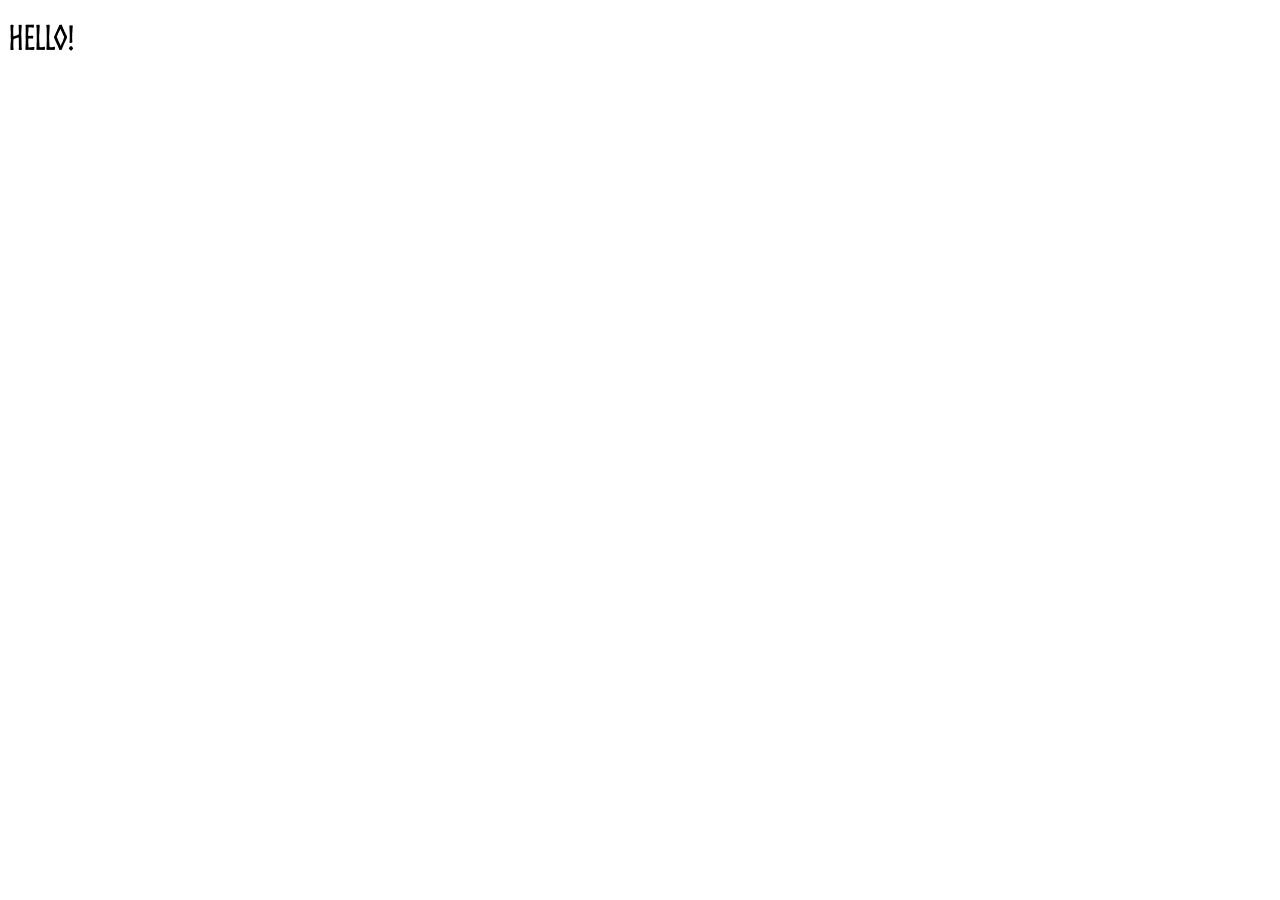
==== form project/index.html @ f921c02b "setting up the form excersice" ====
<!doctype html>
<html lang="en">
  <head>
    <meta charset="UTF-8" />
    <meta name="viewport" content="width=device-width, initial-scale=1.0" />
    <link rel="stylesheet" href="style.css" />
    <title>Document</title>
  </head>
  <body>
    <h1>Hello!</h1>
  </body>
</html>

<!--Photo by <a href="https://unsplash.com/@haliewestphoto?utm_source=unsplash&utm_medium=referral&utm_content=creditCopyText">Halie West</a> on <a href="https://unsplash.com/photos/green-leaf-plant-in-close-up-photography-25xggax4bSA?utm_source=unsplash&utm_medium=referral&utm_content=creditCopyText">Unsplash</a>
      -->
---- form project/style.css ----
@font-face {
  font-family: Norsebold;
  src: url("./fonts/Norsebold.otf") format("opentype");
}
@font-face {
  font-family: Norse;
  src: url("./fonts/Norse.otf") format("opentype");
}

* {
  font-family: "Norse";
}
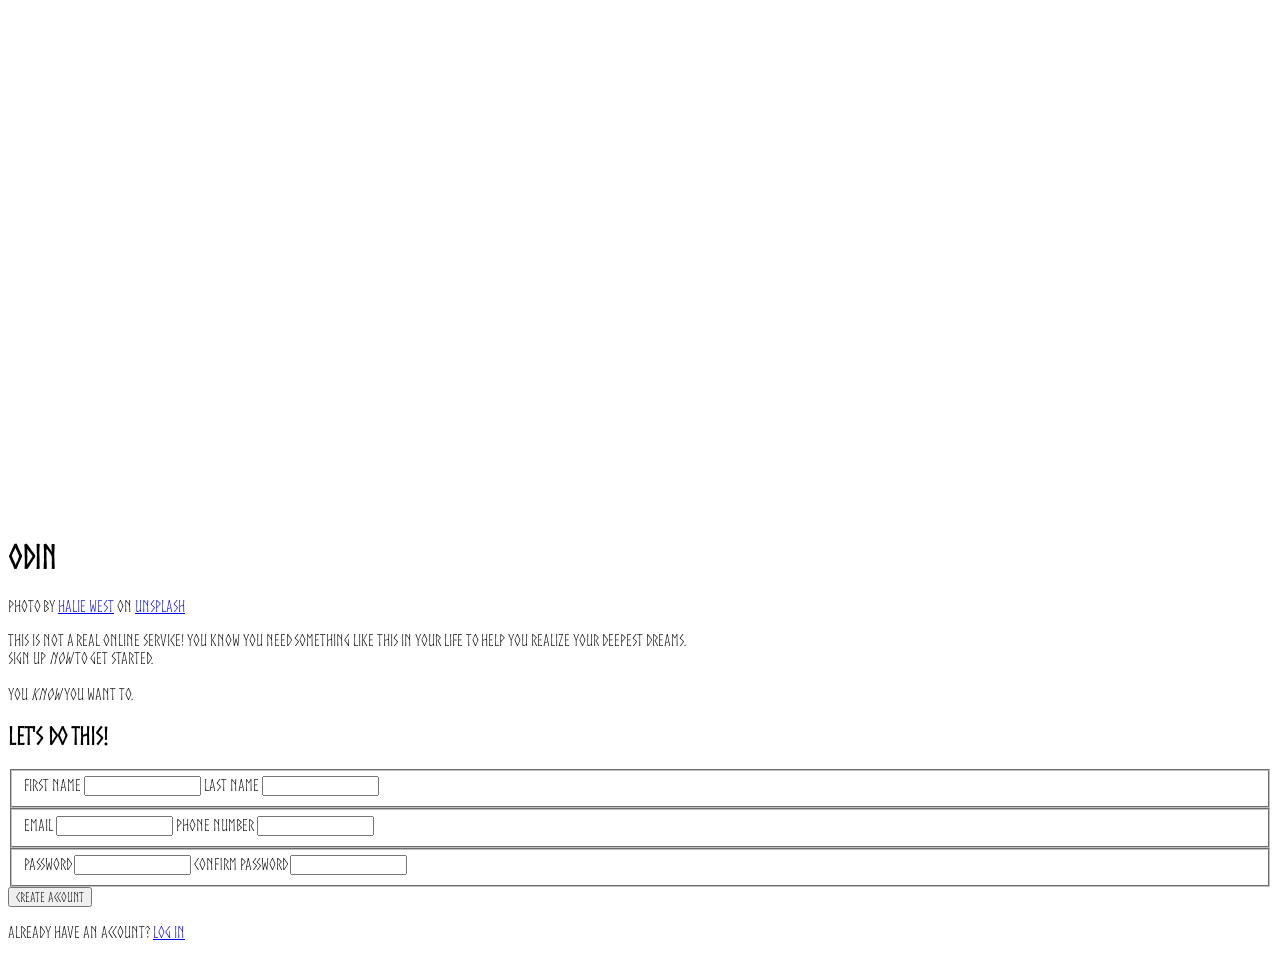
==== commit f3135e5a: "html structure" ====
--- a/form project/index.html
+++ b/form project/index.html
@@ -4,12 +4,69 @@
     <meta charset="UTF-8" />
     <meta name="viewport" content="width=device-width, initial-scale=1.0" />
     <link rel="stylesheet" href="style.css" />
-    <title>Document</title>
+    <title>Form</title>
   </head>
   <body>
-    <h1>Hello!</h1>
+    <div id="left">
+      <div id="logo-banner">
+        <img src="odin-lined.png" alt="The Odin Project logo" />
+        <h1>ODIN</h1>
+      </div>
+      <p id="photo-credit">
+        Photo by
+        <a
+          href="https://unsplash.com/@haliewestphoto?utm_source=unsplash&utm_medium=referral&utm_content=creditCopyText"
+          >Halie West</a
+        >
+        on
+        <a
+          href="https://unsplash.com/photos/green-leaf-plant-in-close-up-photography-25xggax4bSA?utm_source=unsplash&utm_medium=referral&utm_content=creditCopyText"
+          >Unsplash</a
+        >
+      </p>
+    </div>
+    <div id="right">
+      <p id="intro">
+        This is not a real online service! You know you need something like this
+        in your life to help you realize your deepest dreams. <br />
+        Sign up <em>now</em> to get started. <br />
+        <br />
+        You <em>know</em> you want to.
+      </p>
+      <div id="form-section">
+        <h2>Let's do this!</h2>
+        <form action="" method="post">
+          <fieldset>
+            <label for="first_name">First name</label>
+            <input type="text" id="first_name" name="first_name" />
+            <label for="last_name">Last name</label>
+            <input type="text" id="last_name" name="last_name" />
+          </fieldset>
+          <fieldset>
+            <label for="user_email">Email</label>
+            <input type="email" id="user_email" name="user_email" />
+            <label for="user_phonenumber">Phone number</label>
+            <input type="text" id="user_phonenumber" name="user_phonenumber" />
+          </fieldset>
+          <fieldset>
+            <label for="user_password">Password</label>
+            <input type="password" id="user_password" name="user_password" />
+            <label for="user_password_again">Confirm Password</label>
+            <input
+              type="password"
+              id="user_password_again"
+              name="user_password_again"
+            />
+          </fieldset>
+          <button type="submit">Create account</button>
+        </form>
+      </div>
+      <p id="account-already">
+        Already have an account? <a href="#">Log in</a>
+      </p>
+    </div>
   </body>
 </html>
 
-<!--Photo by <a href="https://unsplash.com/@haliewestphoto?utm_source=unsplash&utm_medium=referral&utm_content=creditCopyText">Halie West</a> on <a href="https://unsplash.com/photos/green-leaf-plant-in-close-up-photography-25xggax4bSA?utm_source=unsplash&utm_medium=referral&utm_content=creditCopyText">Unsplash</a>
+<!--
       -->
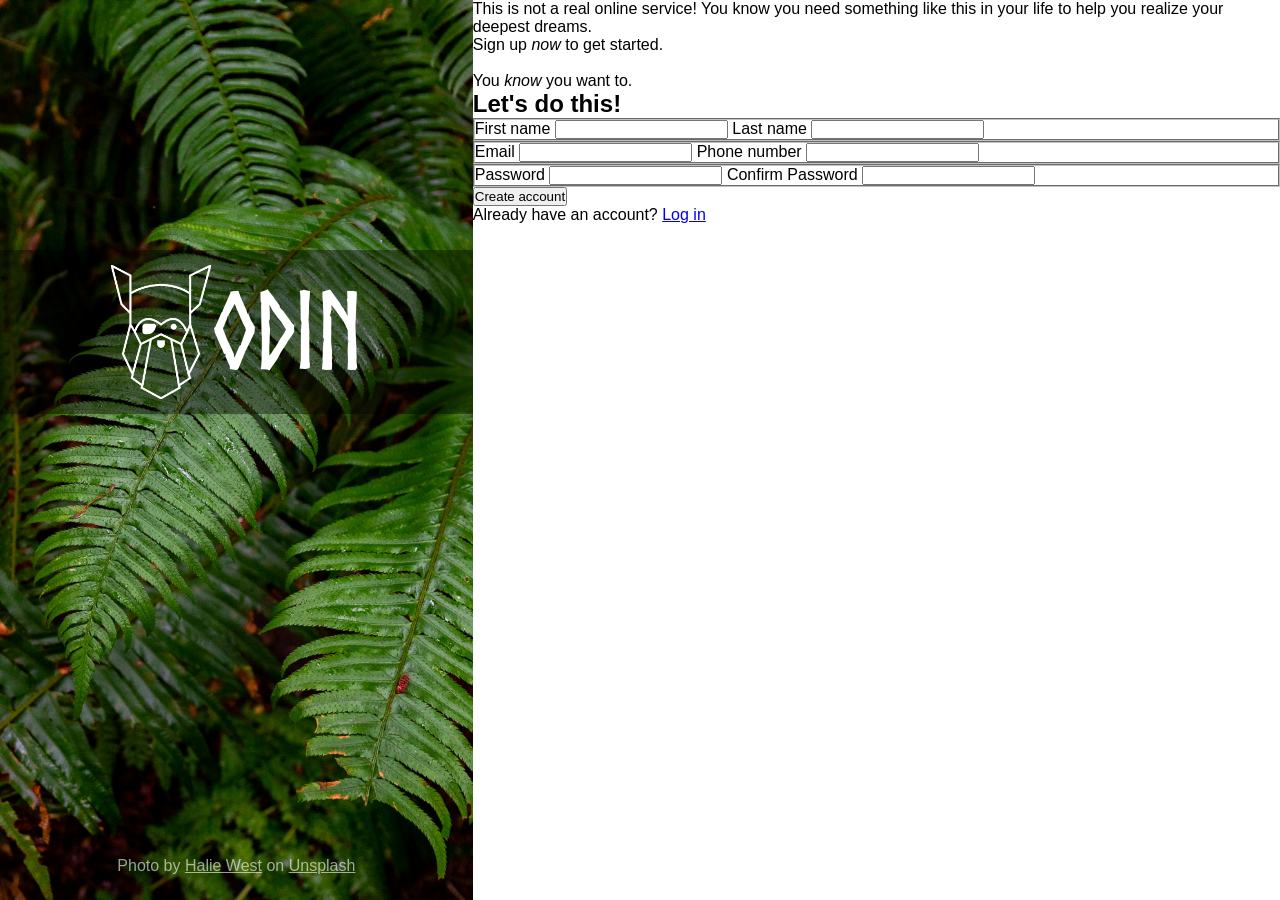
==== commit 882faea2: "styling the left side" ====
--- a/form project/index.html
+++ b/form project/index.html
@@ -7,64 +7,70 @@
     <title>Form</title>
   </head>
   <body>
-    <div id="left">
-      <div id="logo-banner">
-        <img src="odin-lined.png" alt="The Odin Project logo" />
-        <h1>ODIN</h1>
+    <main>
+      <div id="left">
+        <div id="logo-banner">
+          <img src="odin-lined.png" alt="The Odin Project logo" />
+          <h1>ODIN</h1>
+        </div>
+        <p id="photo-credit">
+          Photo by
+          <a
+            href="https://unsplash.com/@haliewestphoto?utm_source=unsplash&utm_medium=referral&utm_content=creditCopyText"
+            >Halie West</a
+          >
+          on
+          <a
+            href="https://unsplash.com/photos/green-leaf-plant-in-close-up-photography-25xggax4bSA?utm_source=unsplash&utm_medium=referral&utm_content=creditCopyText"
+            >Unsplash</a
+          >
+        </p>
       </div>
-      <p id="photo-credit">
-        Photo by
-        <a
-          href="https://unsplash.com/@haliewestphoto?utm_source=unsplash&utm_medium=referral&utm_content=creditCopyText"
-          >Halie West</a
-        >
-        on
-        <a
-          href="https://unsplash.com/photos/green-leaf-plant-in-close-up-photography-25xggax4bSA?utm_source=unsplash&utm_medium=referral&utm_content=creditCopyText"
-          >Unsplash</a
-        >
-      </p>
-    </div>
-    <div id="right">
-      <p id="intro">
-        This is not a real online service! You know you need something like this
-        in your life to help you realize your deepest dreams. <br />
-        Sign up <em>now</em> to get started. <br />
-        <br />
-        You <em>know</em> you want to.
-      </p>
-      <div id="form-section">
-        <h2>Let's do this!</h2>
-        <form action="" method="post">
-          <fieldset>
-            <label for="first_name">First name</label>
-            <input type="text" id="first_name" name="first_name" />
-            <label for="last_name">Last name</label>
-            <input type="text" id="last_name" name="last_name" />
-          </fieldset>
-          <fieldset>
-            <label for="user_email">Email</label>
-            <input type="email" id="user_email" name="user_email" />
-            <label for="user_phonenumber">Phone number</label>
-            <input type="text" id="user_phonenumber" name="user_phonenumber" />
-          </fieldset>
-          <fieldset>
-            <label for="user_password">Password</label>
-            <input type="password" id="user_password" name="user_password" />
-            <label for="user_password_again">Confirm Password</label>
-            <input
-              type="password"
-              id="user_password_again"
-              name="user_password_again"
-            />
-          </fieldset>
-          <button type="submit">Create account</button>
-        </form>
+      <div id="right">
+        <p id="intro">
+          This is not a real online service! You know you need something like
+          this in your life to help you realize your deepest dreams. <br />
+          Sign up <em>now</em> to get started. <br />
+          <br />
+          You <em>know</em> you want to.
+        </p>
+        <div id="form-section">
+          <h2>Let's do this!</h2>
+          <form action="" method="post">
+            <fieldset>
+              <label for="first_name">First name</label>
+              <input type="text" id="first_name" name="first_name" />
+              <label for="last_name">Last name</label>
+              <input type="text" id="last_name" name="last_name" />
+            </fieldset>
+            <fieldset>
+              <label for="user_email">Email</label>
+              <input type="email" id="user_email" name="user_email" />
+              <label for="user_phonenumber">Phone number</label>
+              <input
+                type="text"
+                id="user_phonenumber"
+                name="user_phonenumber"
+              />
+            </fieldset>
+            <fieldset>
+              <label for="user_password">Password</label>
+              <input type="password" id="user_password" name="user_password" />
+              <label for="user_password_again">Confirm Password</label>
+              <input
+                type="password"
+                id="user_password_again"
+                name="user_password_again"
+              />
+            </fieldset>
+            <button type="submit">Create account</button>
+          </form>
+        </div>
+        <p id="account-already">
+          Already have an account? <a href="#">Log in</a>
+        </p>
       </div>
-      <p id="account-already">
-        Already have an account? <a href="#">Log in</a>
-      </p>
-    </div>
+    </main>
   </body>
 </html>
 
--- a/form project/style.css
+++ b/form project/style.css
@@ -1,12 +1,52 @@
-@font-face {
-  font-family: Norsebold;
-  src: url("./fonts/Norsebold.otf") format("opentype");
-}
 @font-face {
   font-family: Norse;
   src: url("./fonts/Norse.otf") format("opentype");
 }
 
 * {
-  font-family: "Norse";
+  font-family: Arial, Helvetica, sans-serif;
+  box-sizing: border-box;
+  margin: 0;
+  padding: 0;
 }
+h1 {
+  font-family: "Norse", sans-serif;
+  color: white;
+  font-size: 100px;
+}
+main {
+  display: flex;
+  width: 100%;
+  flex-direction: row;
+  flex-wrap: nowrap;
+  height: 100vh;
+}
+#left {
+  display: flex;
+  flex-direction: column;
+  width: 40%;
+  background-image: url("halie-west-25xggax4bSA-unsplash.jpg");
+  background-position: center;
+  background-size: cover;
+  background-repeat: no-repeat;
+  justify-content: space-between;
+  align-items: center;
+  padding-bottom: 25px;
+}
+#logo-banner {
+  background: rgba(0, 0, 0, 0.4);
+  display: flex;
+  flex-direction: row;
+  align-items: center;
+  justify-content: center;
+  margin-top: 250px;
+  width: 100%;
+  padding: 15px;
+}
+#logo-banner img {
+  width: 100px;
+}
+#photo-credit,
+#photo-credit a {
+  color: rgba(255, 255, 255, 0.6);
+}
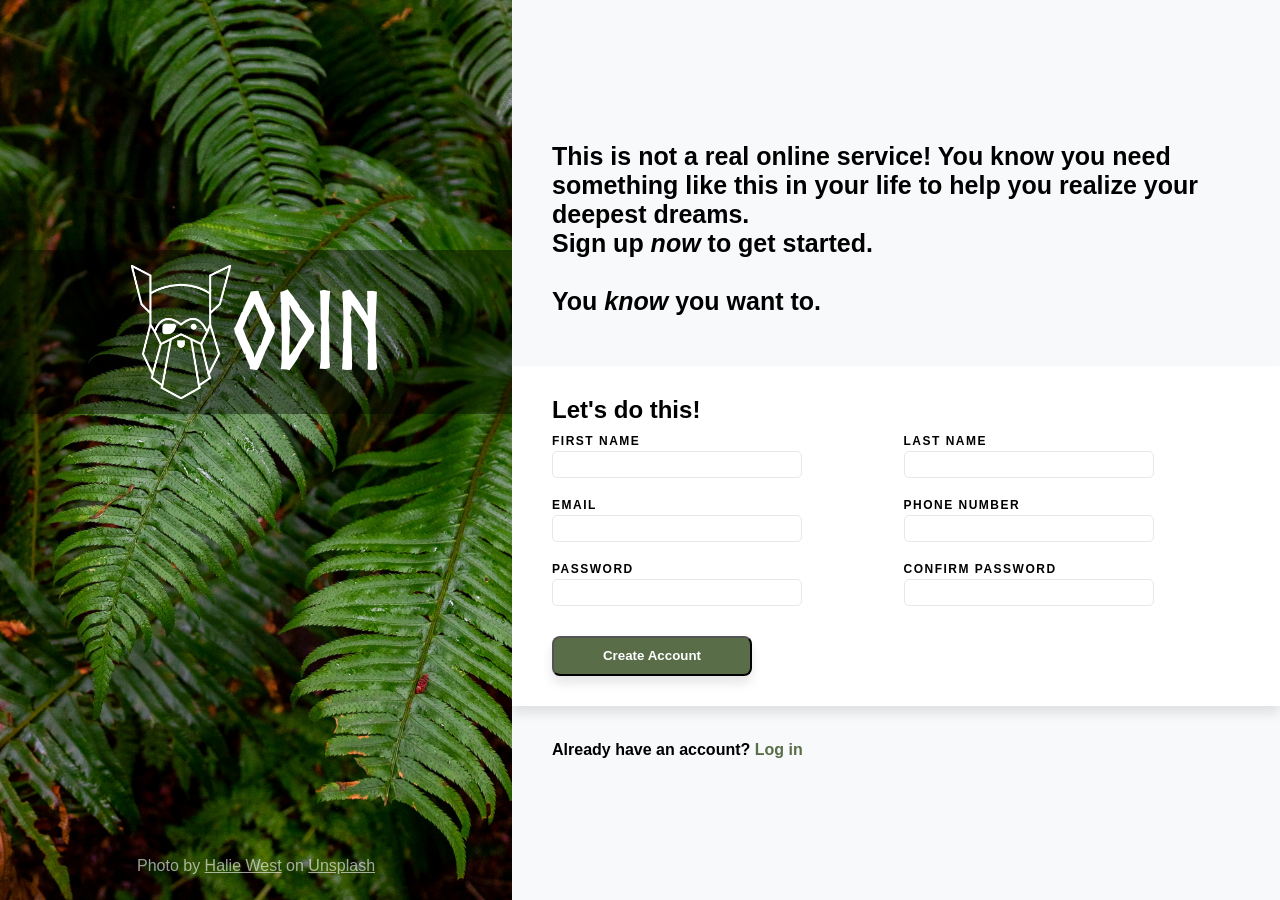
==== commit fca261ae: "styled the form" ====
--- a/form project/index.html
+++ b/form project/index.html
@@ -38,32 +38,48 @@
           <h2>Let's do this!</h2>
           <form action="" method="post">
             <fieldset>
-              <label for="first_name">First name</label>
-              <input type="text" id="first_name" name="first_name" />
-              <label for="last_name">Last name</label>
-              <input type="text" id="last_name" name="last_name" />
+              <div>
+                <label for="first_name">First name</label>
+                <input type="text" id="first_name" name="first_name" />
+              </div>
+              <div>
+                <label for="last_name">Last name</label>
+                <input type="text" id="last_name" name="last_name" />
+              </div>
             </fieldset>
             <fieldset>
-              <label for="user_email">Email</label>
-              <input type="email" id="user_email" name="user_email" />
-              <label for="user_phonenumber">Phone number</label>
-              <input
-                type="text"
-                id="user_phonenumber"
-                name="user_phonenumber"
-              />
+              <div>
+                <label for="user_email">Email</label>
+                <input type="email" id="user_email" name="user_email" />
+              </div>
+              <div>
+                <label for="user_phonenumber">Phone number</label>
+                <input
+                  type="text"
+                  id="user_phonenumber"
+                  name="user_phonenumber"
+                />
+              </div>
             </fieldset>
             <fieldset>
-              <label for="user_password">Password</label>
-              <input type="password" id="user_password" name="user_password" />
-              <label for="user_password_again">Confirm Password</label>
-              <input
-                type="password"
-                id="user_password_again"
-                name="user_password_again"
-              />
+              <div>
+                <label for="user_password">Password</label>
+                <input
+                  type="password"
+                  id="user_password"
+                  name="user_password"
+                />
+              </div>
+              <div>
+                <label for="user_password_again">Confirm Password</label>
+                <input
+                  type="password"
+                  id="user_password_again"
+                  name="user_password_again"
+                />
+              </div>
             </fieldset>
-            <button type="submit">Create account</button>
+            <button type="submit">Create Account</button>
           </form>
         </div>
         <p id="account-already">
--- a/form project/style.css
+++ b/form project/style.css
@@ -21,6 +21,7 @@
   flex-wrap: nowrap;
   height: 100vh;
 }
+/*----LEFT SIDE----*/
 #left {
   display: flex;
   flex-direction: column;
@@ -50,3 +51,78 @@
 #photo-credit a {
   color: rgba(255, 255, 255, 0.6);
 }
+/*----RIGHT SIDE----*/
+#right {
+  display: flex;
+  flex-direction: column;
+  justify-content: center;
+  width: 60%;
+  background: #f7f9fa;
+}
+#intro {
+  font-weight: 600;
+  font-size: 25px;
+  padding-left: 40px;
+  padding-right: 60px;
+  padding-bottom: 50px;
+}
+#form-section {
+  padding: 30px 40px;
+  background: white;
+  box-shadow: 0px 7px 11px 0px rgba(0, 0, 0, 0.1);
+}
+#account-already {
+  padding-left: 40px;
+  font-weight: 600;
+  padding-top: 35px;
+}
+#account-already a {
+  color: #596d48;
+  text-decoration: none;
+}
+#account-already a:hover {
+  text-decoration: underline;
+}
+/*----FORM----*/
+input {
+  border: 1px solid #e5e7eb;
+  width: 250px;
+  padding: 5px;
+  border-radius: 5px;
+  margin-top: 3px;
+}
+input:user-invalid {
+  border: 1px solid red;
+}
+input:focus {
+  /*border: 1px solid blue;*/ /*My browser added the blue border automaticly, so I don't know if this is needed.*/
+  box-shadow: 5px 5px 11px 0px rgba(0, 0, 0, 0.22);
+}
+fieldset {
+  border: none;
+  display: grid;
+  grid-template-columns: repeat(2, 1fr);
+  grid-template-rows: repeat(1, 1fr);
+  gap: 15px;
+}
+fieldset div {
+  display: flex;
+  flex-direction: column;
+  margin: 10px 0;
+}
+label {
+  text-transform: uppercase;
+  font-size: 12px;
+  font-weight: bold;
+  letter-spacing: 1.5px;
+}
+button {
+  width: 200px;
+  height: 40px;
+  border-radius: 8px;
+  background: #596d48;
+  color: white;
+  font-weight: bold;
+  box-shadow: 0px 7px 11px 0px rgba(0, 0, 0, 0.1);
+  margin-top: 20px;
+}
